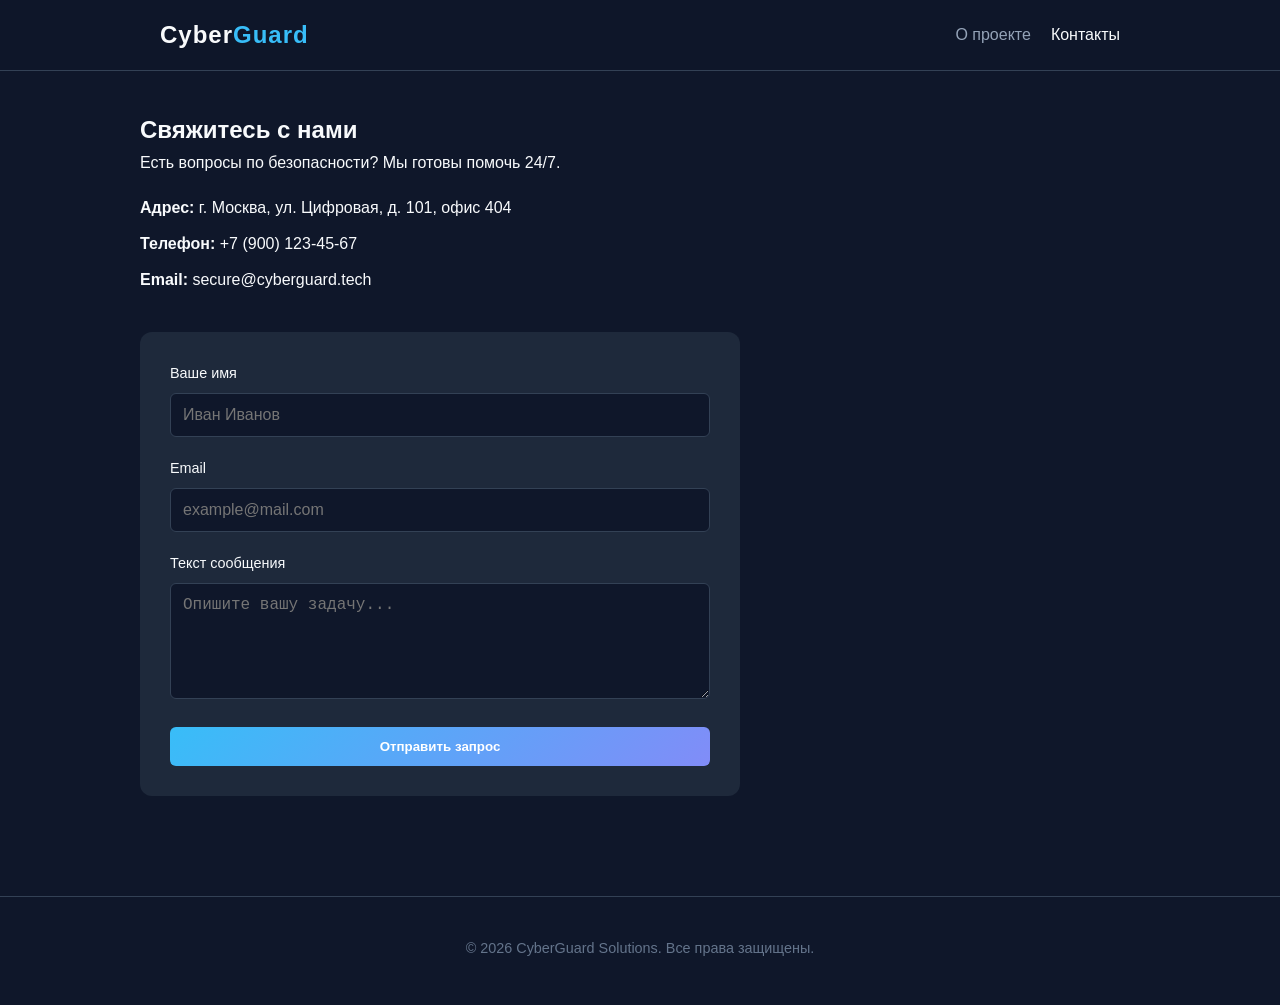
==== contact.html @ 3e1700a4 "Add files via upload" ====
<!DOCTYPE html>
<html lang="ru">
<head>
    <meta charset="UTF-8">
    <title>CyberGuard | Контакты</title>
    <link rel="stylesheet" href="style.css">
</head>
<body>
<nav>
    <div class="container nav-content">
        <div class="logo">Cyber<span>Guard</span></div>
        <ul class="nav-links">
            <li><a href="index.html">О проекте</a></li>
            <li><a href="contact.html" class="active">Контакты</a></li>
        </ul>
    </div>
</nav>

<main class="container page-content">
    <section class="contact-info">
        <h1>Свяжитесь с нами</h1>
        <p>Есть вопросы по безопасности? Мы готовы помочь 24/7.</p>
        <ul>
            <li><strong>Адрес:</strong> г. Москва, ул. Цифровая, д. 101, офис 404</li>
            <li><strong>Телефон:</strong> +7 (900) 123-45-67</li>
            <li><strong>Email:</strong> secure@cyberguard.tech</li>
        </ul>
    </section>

    <section class="form-section">
        <form action="#">
            <div class="form-group">
                <label for="name">Ваше имя</label>
                <input type="text" id="name" placeholder="Иван Иванов" required>
            </div>
            <div class="form-group">
                <label for="email">Email</label>
                <input type="email" id="email" placeholder="example@mail.com" required>
            </div>
            <div class="form-group">
                <label for="message">Текст сообщения</label>
                <textarea id="message" rows="5" placeholder="Опишите вашу задачу..." required></textarea>
            </div>
            <button type="submit" class="btn">Отправить запрос</button>
        </form>
    </section>
</main>

<footer>
    <p>&copy; 2026 CyberGuard Solutions. Все права защищены.</p>
</footer>
</body>
</html>
---- style.css ----
/* Общие настройки */
:root {
    --bg-color: #0f172a;
    --card-bg: #1e293b;
    --text-color: #f8fafc;
    --accent-color: #38bdf8;
    --gradient: linear-gradient(135deg, #38bdf8 0%, #818cf8 100%);
}

* {
    box-sizing: border-box;
    margin: 0;
    padding: 0;
}

body {
    font-family: 'Segoe UI', Tahoma, Geneva, Verdana, sans-serif;
    background-color: var(--bg-color);
    color: var(--text-color);
    line-height: 1.6;
}

.container {
    max-width: 1000px;
    margin: 0 auto;
    padding: 0 20px;
}

/* Навигация */
nav {
    background: rgba(15, 23, 42, 0.9);
    backdrop-filter: blur(10px);
    border-bottom: 1px solid #334155;
    padding: 1rem 0;
    position: sticky;
    top: 0;
    z-index: 100;
}

.nav-content {
    display: flex;
    justify-content: space-between;
    align-items: center;
}

.logo {
    font-size: 1.5rem;
    font-weight: bold;
    letter-spacing: 1px;
}

.logo span {
    color: var(--accent-color);
}

.nav-links {
    list-style: none;
    display: flex;
    gap: 20px;
}

.nav-links a {
    text-decoration: none;
    color: #94a3b8;
    transition: 0.3s;
}

.nav-links a:hover, .nav-links a.active {
    color: var(--text-color);
}

/* Секция Hero */
.hero {
    padding: 80px 0;
    text-align: center;
    background: var(--gradient);
    color: white;
    margin-bottom: 40px;
}

.hero h1 {
    font-size: 2.5rem;
    margin-bottom: 10px;
}

/* Карточки услуг */
.grid {
    display: grid;
    grid-template-columns: repeat(auto-fit, minmax(280px, 1fr));
    gap: 20px;
    margin-top: 30px;
}

.card {
    background: var(--card-bg);
    padding: 25px;
    border-radius: 12px;
    border: 1px solid #334155;
    transition: transform 0.3s ease;
}

.card:hover {
    transform: translateY(-5px);
    border-color: var(--accent-color);
}

.card h3 {
    color: var(--accent-color);
    margin-bottom: 15px;
}

/* Контент страниц */
.page-content {
    padding: 40px 0;
}

.contact-info {
    margin-bottom: 40px;
}

.contact-info ul {
    list-style: none;
    margin-top: 20px;
}

.contact-info li {
    margin-bottom: 10px;
}

/* Форма */
.form-section {
    background: var(--card-bg);
    padding: 30px;
    border-radius: 12px;
    max-width: 600px;
}

.form-group {
    margin-bottom: 20px;
}

label {
    display: block;
    margin-bottom: 8px;
    font-size: 0.9rem;
}

input, textarea {
    width: 100%;
    padding: 12px;
    border-radius: 6px;
    border: 1px solid #334155;
    background: #0f172a;
    color: white;
    font-size: 1rem;
}

input:focus, textarea:focus {
    outline: none;
    border-color: var(--accent-color);
}

.btn {
    background: var(--gradient);
    color: white;
    padding: 12px 25px;
    border: none;
    border-radius: 6px;
    cursor: pointer;
    font-weight: bold;
    width: 100%;
    transition: opacity 0.3s;
}

.btn:hover {
    opacity: 0.9;
}

/* Футер */
footer {
    text-align: center;
    padding: 40px 0;
    margin-top: 60px;
    border-top: 1px solid #334155;
    color: #64748b;
    font-size: 0.9rem;
}
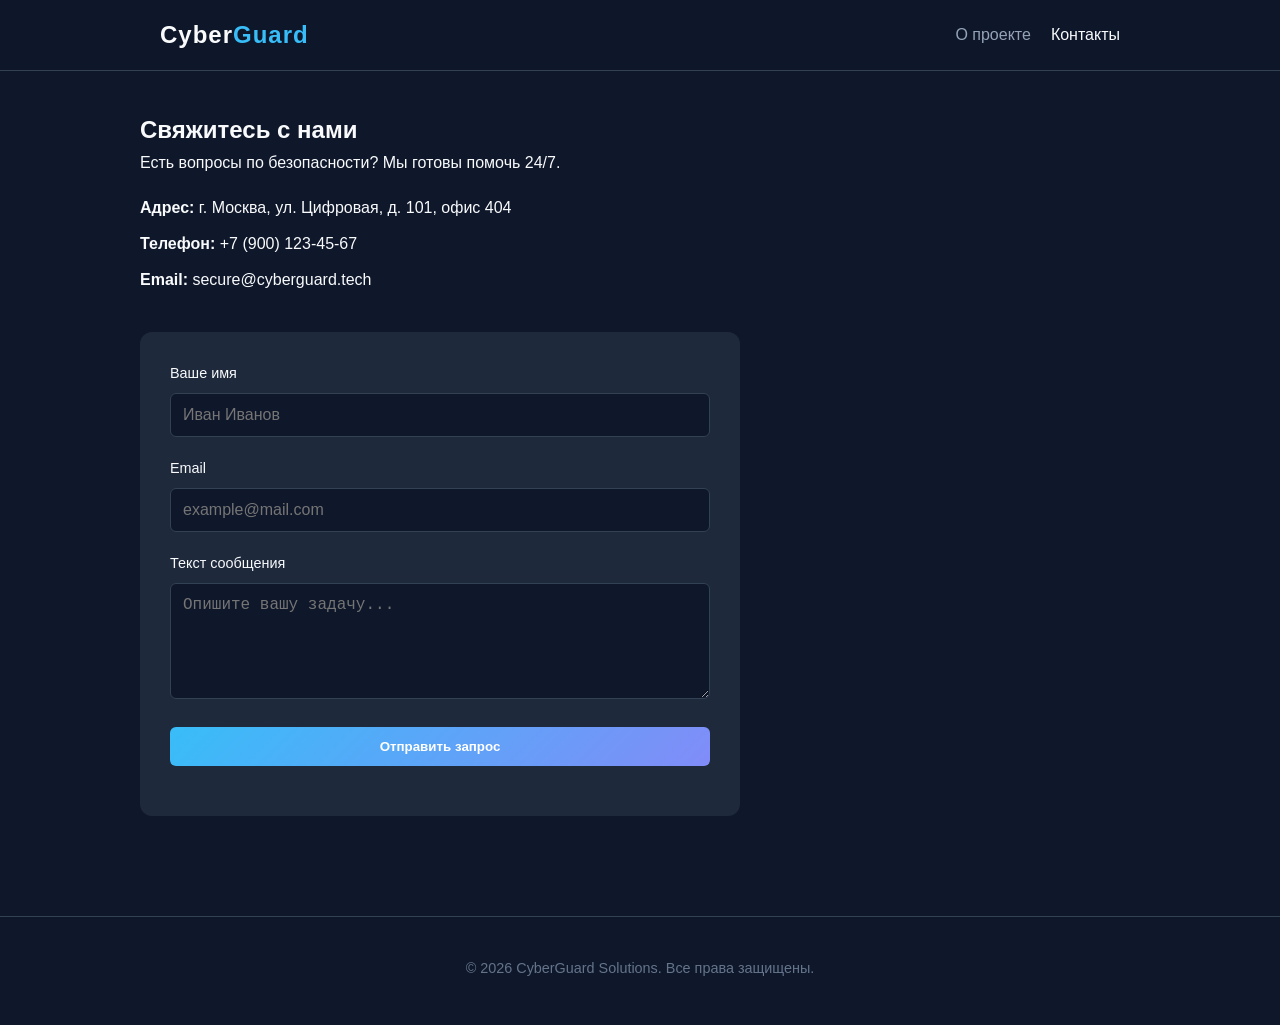
==== commit ba4bbfd6: "Add files via upload" ====
--- a/contact.html
+++ b/contact.html
@@ -28,26 +28,29 @@
     </section>
 
     <section class="form-section">
-        <form action="#">
+        <form id="contactForm">
             <div class="form-group">
                 <label for="name">Ваше имя</label>
-                <input type="text" id="name" placeholder="Иван Иванов" required>
+                <input type="text" id="name" placeholder="Иван Иванов">
             </div>
             <div class="form-group">
                 <label for="email">Email</label>
-                <input type="email" id="email" placeholder="example@mail.com" required>
+                <input type="text" id="email" placeholder="example@mail.com">
             </div>
             <div class="form-group">
                 <label for="message">Текст сообщения</label>
-                <textarea id="message" rows="5" placeholder="Опишите вашу задачу..." required></textarea>
+                <textarea id="message" rows="5" placeholder="Опишите вашу задачу..."></textarea>
             </div>
             <button type="submit" class="btn">Отправить запрос</button>
         </form>
+        <!-- Здесь будет появляться ответ -->
+        <div id="formResponse" style="margin-top: 20px;"></div>
     </section>
 </main>
 
 <footer>
     <p>&copy; 2026 CyberGuard Solutions. Все права защищены.</p>
 </footer>
+    <script src="index.js"></script>
 </body>
 </html>
--- a/style.css
+++ b/style.css
@@ -184,4 +184,17 @@
     border-top: 1px solid #334155;
     color: #64748b;
     font-size: 0.9rem;
+}
+
+.error-msg {
+    color: #f87171; /* Мягкий красный */
+    font-weight: bold;
+}
+
+.success-msg {
+    color: #4ade80; /* Приятный зеленый */
+    background: rgba(74, 222, 128, 0.1);
+    padding: 15px;
+    border-radius: 8px;
+    border: 1px solid #4ade80;
 }
